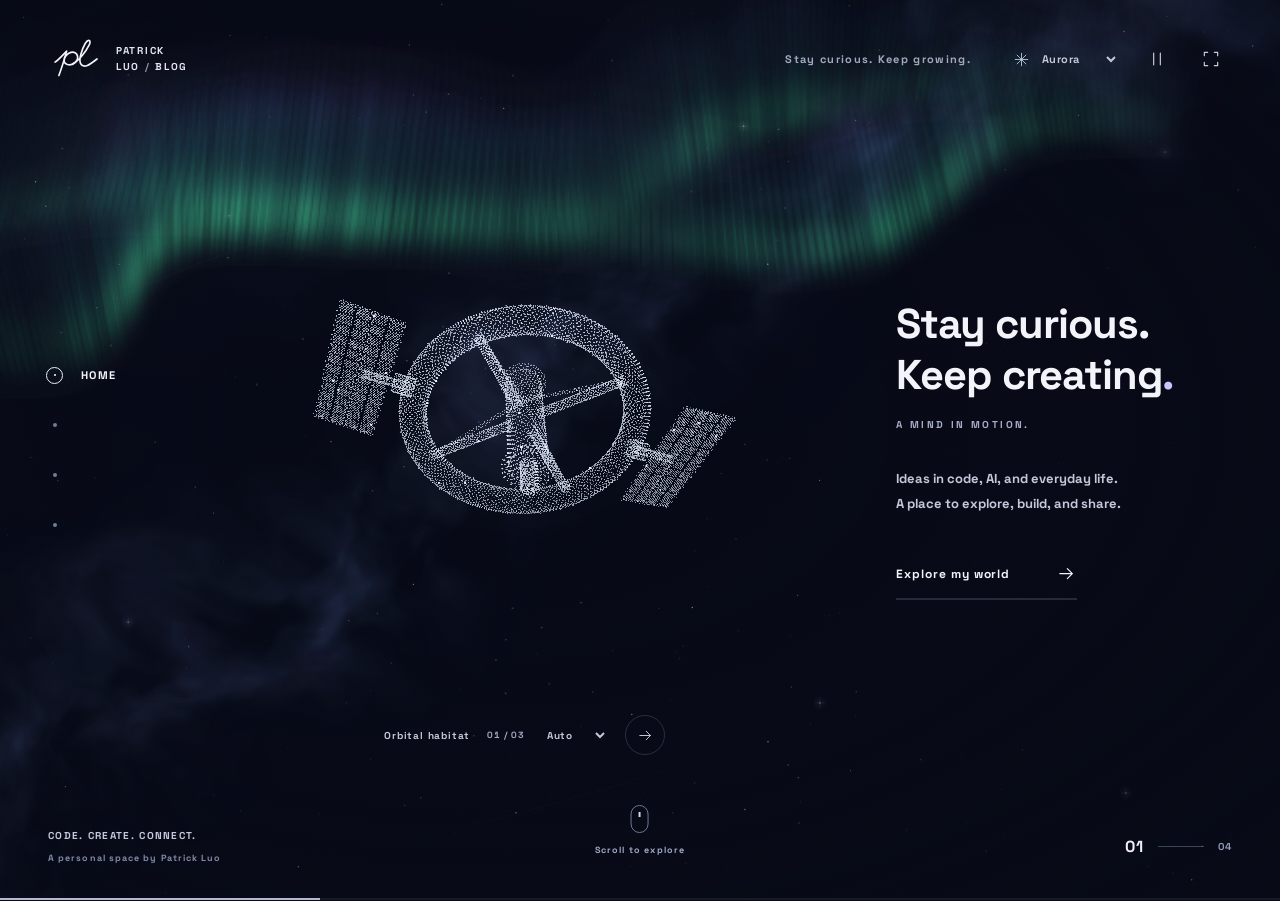
==== previews/qq-inspired/index.html @ 1baf795d "Add full-screen particle blog preview" ====
<!doctype html>
<html lang="en">
<head>
  <meta charset="utf-8">
  <meta name="viewport" content="width=device-width, initial-scale=1">
  <meta name="theme-color" content="#080b17">
  <meta name="description" content="Patrick Luo’s digital space. Notes on code, AI, and turning ideas into things that work.">
  <title>Patrick Luo · Stay curious</title>
  <link rel="icon" href="assets/favicon.svg" type="image/svg+xml">
  <link rel="stylesheet" href="styles.css?v=single-note">
  <script src="aurora.js" defer></script>
  <script src="ambient.js" defer></script>
  <script src="station-forms.js" defer></script>
  <script src="observation-forms.js?v=jupiter-2" defer></script>
  <script src="particles.js?v=jupiter" defer></script>
  <script src="main.js?v=field-notes" defer></script>
</head>
<body class="experience">
  <svg class="symbols" xmlns="http://www.w3.org/2000/svg" aria-hidden="true"><defs>
    <symbol id="arrow" viewBox="0 0 24 24"><path d="M4 12h15m-6-6 6 6-6 6"/></symbol>
    <symbol id="diagonal" viewBox="0 0 24 24"><path d="m6 18 12-12M6 6h12v12"/></symbol>
    <symbol id="pause" viewBox="0 0 24 24"><path d="M8 5v14M16 5v14"/></symbol>
    <symbol id="play" viewBox="0 0 24 24"><path d="m8 5 11 7-11 7Z"/></symbol>
    <symbol id="expand" viewBox="0 0 24 24"><path d="M8 4H4v4m12-4h4v4M4 16v4h4m12-4v4h-4"/></symbol>
    <symbol id="down" viewBox="0 0 24 24"><path d="M12 4v15m-6-6 6 6 6-6"/></symbol>
    <symbol id="spark" viewBox="0 0 24 24"><path d="M12 2v20M2 12h20M5 5l14 14M5 19 19 5"/></symbol>
  </defs></svg>
  <a class="skip-link" href="#chapter-content">Skip to current chapter</a>
  <canvas id="ambient-scene" aria-hidden="true"></canvas>
  <div id="scene-stage" aria-hidden="true"><canvas id="particle-scene"></canvas></div>
  <div class="scene-tools" aria-label="Particle sculpture">
    <span id="form-name">Orbital habitat</span>
    <span id="form-count" aria-label="Form 1 of 3">01 / 03</span>
    <label class="transition-control" title="Choose a particle transition">
      <span class="sr-only">Particle transition</span>
      <select id="transition-mode">
        <option value="auto">Auto</option>
        <option value="fluid">Hex</option>
        <option value="net">Net</option>
        <option value="orbit">Orbit</option>
      </select>
    </label>
    <button id="next-form" type="button" aria-label="Next particle form" title="Next form · changes automatically every minute"><svg class="icon"><use href="#arrow"/></svg></button>
  </div>
  <div class="atmosphere" aria-hidden="true"></div>
  <header class="site-header">
    <a class="brand" href="#home" aria-label="Patrick Luo · Home"><img class="brand-signature" src="assets/pl-signature.svg" width="56" height="44" alt=""><span class="brand-word">PATRICK<br>LUO<span class="brand-slash"> / </span>BLOG</span></a>
    <div class="header-actions">
      <span class="header-note">Stay curious. Keep growing.</span>
      <label class="sky-control" title="Choose a sky atmosphere">
        <svg class="icon" aria-hidden="true"><use href="#spark"/></svg>
        <span class="sr-only">Sky atmosphere</span>
        <select id="sky-mode" aria-label="Sky atmosphere">
          <option value="stars">Stars</option>
          <option value="meteors">Meteors</option>
          <option value="aurora" selected>Aurora</option>
        </select>
      </label>
      <button class="icon-button" id="motion-toggle" type="button" aria-label="Pause animation" aria-pressed="false" title="Pause animation"><svg class="icon"><use href="#pause"/></svg></button>
      <button class="icon-button" id="fullscreen-toggle" type="button" aria-label="Enter fullscreen" title="Enter fullscreen"><svg class="icon"><use href="#expand"/></svg></button>
    </div>
  </header>
  <nav class="chapter-nav" aria-label="Chapter navigation">
    <a href="#home" class="chapter-dot is-active" aria-label="Home" aria-current="page" data-chapter="0"><span class="dot"></span><span class="nav-label">HOME</span></a>
    <a href="#writing" class="chapter-dot" aria-label="Journal" data-chapter="1"><span class="dot"></span><span class="nav-label">JOURNAL</span></a>
    <a href="#projects" class="chapter-dot" aria-label="Projects" data-chapter="2"><span class="dot"></span><span class="nav-label">PROJECTS</span></a>
    <a href="#about" class="chapter-dot" aria-label="About" data-chapter="3"><span class="dot"></span><span class="nav-label">ABOUT</span></a>
  </nav>
  <main id="chapter-content" tabindex="-1">
    <section class="chapter is-active" id="home" aria-labelledby="home-title">
      <div tabindex="0" role="region" class="chapter-copy home-copy" aria-label="Introduction">
        <h1 id="home-title">Stay curious.<br>Keep creating<span class="title-period">.</span></h1>
        <p class="chapter-english">A MIND IN MOTION.</p>
        <p class="intro">Ideas in code, AI, and everyday life.<br>A place to explore, build, and share.</p>
        <a class="line-link" href="#writing">Explore my world <svg class="icon"><use href="#arrow"/></svg></a>
      </div>
      <div class="scene-caption" aria-hidden="true"><span class="caption-line"></span><span>There is more than one shape to an idea.</span></div>
    </section>
    <section class="chapter" id="writing" aria-labelledby="writing-title" hidden>
      <div tabindex="0" role="region" class="chapter-copy journal-copy" aria-label="Journal articles">
        <h2 id="writing-title">Field notes<span class="title-period">.</span></h2>
        <p class="journal-deck">On building, learning, <br>and figuring things out.</p>
        <div class="field-notes">
          <a class="featured-note" href="article.html?post=tablesync-sync" aria-label="Read draft outline: Keeping TableSync in sync.">
            <h3>Keeping TableSync in sync.</h3>
            <p>Rooms, votes, and the decisions behind a shared meal.</p>
            <span class="note-footer"><span>TableSync · Build notes</span><span class="note-action">Read outline<svg class="icon" aria-hidden="true"><use href="#diagonal"/></svg></span></span>
          </a>
          <p class="journal-status">Draft preview · Full article to come.</p>
        </div>
      </div>
      <div class="scene-caption" aria-hidden="true"><span class="caption-line"></span><span>Observe. Question. Make a note.</span></div>
    </section>
    <section class="chapter" id="projects" aria-labelledby="projects-title" hidden>
      <div tabindex="0" role="region" class="chapter-copy projects-copy" aria-label="Project details">
        <h2 id="projects-title">Ideas, <br>made real.</h2>
        <p class="chapter-english">BUILD. LEARN. REPEAT.</p>
        <div class="project-list">
          <details open><summary><span>TableSync<small>Planning × Togetherness</small></span><span class="detail-mark" aria-hidden="true"></span></summary><div class="project-body"><p>Dietary preferences, menu voting, and shared shopping tasks. Less coordination, more time around the table.</p><div class="project-links"><a href="https://table-sync.app/" target="_blank" rel="noopener">table-sync.app<svg class="icon" aria-hidden="true"><use href="#diagonal"/></svg></a><a href="tablesync.html">Explore the architecture<svg class="icon" aria-hidden="true"><use href="#diagonal"/></svg></a></div></div></details>
          <details><summary><span>CaseCraft<small>AI × Legal reasoning</small></span><span class="detail-mark" aria-hidden="true"></span></summary><div class="project-body"><p>A legal reasoning platform for law students, connecting live transcription, role selection, and AI-assisted argument building.</p><a href="../../projects.html#casecraft" target="_blank" rel="noopener">View project<svg class="icon"><use href="#diagonal"/></svg></a></div></details>
          <details><summary><span>GoodHub<small>Community × Volunteering</small></span><span class="detail-mark" aria-hidden="true"></span></summary><div class="project-body"><p>Connecting volunteers with opportunities through event sign-ups, team challenges, and community discussions.</p><a href="../../projects.html#goodhub" target="_blank" rel="noopener">View project<svg class="icon"><use href="#diagonal"/></svg></a></div></details>
        </div>
      </div>
      <div class="scene-caption" aria-hidden="true"><span class="caption-line"></span><span>Every possibility begins with a point.</span></div>
    </section>
    <section class="chapter" id="about" aria-labelledby="about-title" hidden>
      <div tabindex="0" role="region" class="chapter-copy about-copy" aria-label="About Patrick">
        <h2 id="about-title">Always <br>exploring.</h2>
        <p class="chapter-english">ALWAYS A WORK IN PROGRESS.</p>
        <p class="about-intro">Hi, I’m <strong>Patrick Luo.</strong></p>
        <p class="intro">I study computer science and mathematics in New York. I like software, AI, and turning complex problems into useful things.</p>
        <p class="education">Hunter College, CUNY<span>CS + Mathematics · 2027</span></p>
        <a class="line-link" href="mailto:patrick.jf.luo@gmail.com">Let’s make something <svg class="icon"><use href="#diagonal"/></svg></a>
        <div class="social-links"><a href="https://github.com/pljf" target="_blank" rel="noopener">GitHub<svg class="icon"><use href="#diagonal"/></svg></a><a href="https://www.linkedin.com/in/patrick-luo-540394292/" target="_blank" rel="noopener">LinkedIn<svg class="icon"><use href="#diagonal"/></svg></a></div>
      </div>
      <div class="scene-caption" aria-hidden="true"><span class="caption-line"></span><span>Stay connected. Keep looking outward.</span></div>
    </section>
  </main>
  <footer class="site-footer">
    <div class="footer-signature">CODE. CREATE. CONNECT.<span>A personal space by Patrick Luo</span></div>
    <button id="next-chapter" type="button" class="next-chapter"><span class="mouse-mark" aria-hidden="true"><i></i></span><span id="next-label">Scroll to explore</span><svg class="icon"><use href="#down"/></svg></button>
    <div class="chapter-count"><span id="chapter-number">01</span><span class="count-rule"></span><span>04</span></div>
  </footer>
  <div class="chapter-progress" aria-hidden="true"><span id="chapter-progress"></span></div>
  <div id="announcement" class="sr-only" role="status" aria-live="polite"></div>
  <noscript><style>.chapter[hidden]{display:block!important}.chapter{position:relative;min-height:100vh}.chapter-copy{position:relative;left:auto;top:auto;margin:160px 10% 100px}.experience{overflow:auto}.site-footer,.chapter-nav{display:none}</style></noscript>
</body>
</html>
---- previews/qq-inspired/styles.css ----
@font-face{font-family:Space;src:url('assets/space-grotesk.ttf') format('truetype');font-weight:300 700;font-display:swap}
:root{color-scheme:dark;--bg:#080b17;--ink:#f3f4fa;--muted:#a2a9bf;--soft:#c4c8da;--line:#f3f4fa25;--accent:#c9c5ff;--ease:cubic-bezier(.16,1,.3,1);font-family:Space,"PingFang SC","Microsoft YaHei",sans-serif;background:var(--bg);color:var(--ink)}
*{box-sizing:border-box}body{margin:0;font-size:14px;-webkit-font-smoothing:antialiased}.experience{height:100svh;min-height:500px;overflow:hidden}a{color:inherit;text-decoration:none}button{color:inherit;font:inherit;cursor:pointer;background:none;border:0}a,button,summary{touch-action:manipulation;-webkit-tap-highlight-color:transparent}a:focus-visible,button:focus-visible,summary:focus-visible{outline:2px solid var(--accent);outline-offset:6px}::selection{background:#d5d0ff;color:#11152a}*{scrollbar-width:thin;scrollbar-color:#555c79 #0d1120}h1,h2,h3,p{margin:0}svg{display:block}.symbols{position:absolute;width:0;height:0;overflow:hidden}.icon{width:20px;height:20px;fill:none;stroke:currentColor;stroke-width:1.4;stroke-linecap:round;stroke-linejoin:round;flex-shrink:0}.sr-only{position:absolute;width:1px;height:1px;padding:0;overflow:hidden;clip-path:inset(50%);white-space:nowrap}.skip-link{position:fixed;left:25px;top:-80px;padding:14px 20px;background:var(--ink);color:var(--bg);z-index:100}.skip-link:focus{top:15px}
#ambient-scene{position:fixed;inset:0;width:100%;height:100%;z-index:0;pointer-events:none}
#particle-scene{position:fixed;inset:0;width:100%;height:100%;z-index:0;pointer-events:none}.atmosphere{position:fixed;inset:0;pointer-events:none;background:radial-gradient(ellipse at 39% 47%,transparent 15%,#080b1715 52%,#080b1780 100%);z-index:1}.site-header{position:fixed;z-index:10;top:0;left:0;right:0;padding:37px 48px;display:flex;justify-content:space-between;align-items:center;pointer-events:none}.site-header>*{pointer-events:auto}.brand{display:flex;align-items:center;gap:12px;min-height:44px}.brand-signature{display:block;width:56px;height:44px;flex-shrink:0;object-fit:contain}.brand-word{font:10px/1.6 Space,sans-serif;letter-spacing:.17em;color:#e3e5f1}.brand-slash{color:#8b93ad}.header-actions{display:flex;gap:12px;align-items:center}.header-note{margin-right:26px;font-size:11px;letter-spacing:.12em;color:var(--muted)}.icon-button{height:42px;width:42px;display:grid;place-items:center;color:#c8ccde;transition:color .2s,background .2s;border-radius:50%}.icon-button:hover{color:#fff;background:#ffffff0d}.icon-button[aria-pressed=true]{background:#ffffff12;color:var(--accent)}
.chapter-nav{position:fixed;left:46px;top:50%;transform:translateY(-50%);z-index:12;display:grid;gap:12px}.chapter-dot{display:flex;align-items:center;gap:18px;min-height:38px;min-width:130px}.dot{position:relative;display:block;width:17px;height:17px;border:1px solid transparent;border-radius:50%;transition:border-color .4s}.dot:after{content:"";position:absolute;left:50%;top:50%;width:4px;height:4px;margin:-2px;background:#737b97;border-radius:50%;transition:background .3s,transform .3s}.nav-label{font-size:11px;letter-spacing:.13em;color:#929ab2;opacity:0;transform:translateX(-7px);transition:opacity .3s,transform .3s,color .3s}.nav-label small{font:9px Space,sans-serif;margin-left:8px;letter-spacing:.06em}.chapter-dot:hover .nav-label,.chapter-dot:focus-visible .nav-label,.chapter-dot.is-active .nav-label{opacity:1;transform:none}.chapter-dot.is-active .dot{border-color:#eeefff}.chapter-dot.is-active .dot:after{background:white;transform:scale(.5)}.chapter-dot.is-active .nav-label{color:#f5f5fc}
#chapter-content{position:relative;z-index:3;height:100%;outline:0;pointer-events:none}.chapter{position:absolute;inset:0;pointer-events:none}.chapter[hidden]{display:none}.chapter-copy{position:absolute;left:70%;right:6%;top:50%;transform:translateY(-50%);pointer-events:auto;max-height:calc(100svh - 245px);overflow-y:auto;padding:10px 8px 12px 0;scrollbar-gutter:stable}.chapter.is-entering .chapter-copy{animation:chapter-in 1.1s var(--ease) both}.chapter-copy h1,.chapter-copy h2{font-size:clamp(32px,3.25vw,53px);line-height:1.48;letter-spacing:.04em;font-weight:500;text-wrap:balance}.title-period{color:var(--accent)}.chapter-english{font:10px/1.5 Space,sans-serif;letter-spacing:.24em;color:#a8adc8;margin-top:17px}.intro{font-size:13px;line-height:2.25;letter-spacing:.04em;color:var(--soft);margin-top:35px}.line-link{display:inline-flex;align-items:center;justify-content:space-between;gap:46px;border-bottom:1px solid #a7abc266;padding:12px 0 15px;min-height:48px;margin-top:35px;font-size:12px;letter-spacing:.08em;transition:gap .4s,border-color .3s}.line-link:hover{gap:60px;border-color:#f3f4fa}.line-link .icon{width:21px}.scene-caption{position:absolute;left:29%;bottom:19%;color:#929ab6;font-size:10px;letter-spacing:.12em;display:flex;align-items:center;gap:12px}.caption-line{height:1px;width:24px;background:#737eaa}.chapter.is-entering .scene-caption{animation:chapter-in 1.6s var(--ease) both}
.journal-tools{display:flex;align-items:center;justify-content:space-between;border-bottom:1px solid var(--line);margin-top:26px;gap:10px}.filters{display:flex;gap:18px}.filters button{padding:10px 0 13px;color:var(--muted);font-size:11px;position:relative;min-height:44px}.filters button.is-selected{color:#fff}.filters button.is-selected:after{content:"";height:1px;background:var(--accent);position:absolute;bottom:-1px;left:0;right:0}.demo-label{font-size:9px;color:var(--muted);white-space:nowrap;letter-spacing:.06em}.article-row{display:block;padding:19px 0;border-bottom:1px solid var(--line);transition:padding-left .3s}.article-row[hidden]{display:none}.article-row:hover{padding-left:7px}.article-meta{display:block;font-size:10px;color:var(--muted);margin-bottom:10px}.article-title{display:flex;justify-content:space-between;align-items:center;gap:10px;font-size:14px;font-weight:400;line-height:1.65}.article-title .icon{width:16px;height:16px;color:var(--muted)}
.project-list{margin-top:28px;border-top:1px solid var(--line)}.project-list details{border-bottom:1px solid var(--line)}.project-list summary{display:flex;justify-content:space-between;align-items:center;list-style:none;cursor:pointer;padding:16px 0;gap:15px}.project-list summary::-webkit-details-marker{display:none}.project-list summary>span:first-child{display:flex;align-items:center;gap:14px;font-size:19px;font-weight:400}.project-list summary small{font-family:"Microsoft YaHei",sans-serif;font-size:9px;font-weight:400;color:var(--muted)}.detail-mark{width:12px;height:12px;position:relative;flex-shrink:0}.detail-mark:before,.detail-mark:after{content:"";background:#bac0d8;position:absolute;top:5px;left:0;width:12px;height:1px}.detail-mark:after{transform:rotate(90deg)}details[open] .detail-mark:after{transform:rotate(0)}.project-body{padding:0 0 18px}.project-body p{font-size:12px;color:var(--soft);line-height:2}.project-body a{display:inline-flex;gap:10px;align-items:center;min-height:36px;margin-top:9px;font-size:10px;letter-spacing:.07em;color:var(--accent)}.project-body .icon{width:13px;height:13px}.about-intro{margin-top:31px;font-size:15px;line-height:1.8}.about-intro strong{font-weight:500}.about-copy .intro{margin-top:14px}.education{font-size:11px;margin-top:21px;color:#c7ccde;line-height:1.8}.education span{display:block;color:var(--muted);font-size:10px}.about-copy .line-link{margin-top:23px}.social-links{display:flex;gap:23px;margin-top:21px}.social-links a{display:flex;align-items:center;gap:6px;font-size:10px;color:var(--muted);min-height:26px}.social-links a:hover{color:#fff}.social-links .icon{height:12px;width:12px}
.site-footer{position:fixed;left:48px;right:48px;bottom:34px;z-index:8;display:flex;justify-content:space-between;align-items:flex-end;pointer-events:none}.site-footer>*{pointer-events:auto}.footer-signature{font:10px/1.8 Space,sans-serif;letter-spacing:.13em;color:#c5c9db}.footer-signature>span{display:block;font-size:9px;color:#818ba8;letter-spacing:.12em;margin-top:5px}.next-chapter{position:absolute;left:50%;bottom:0;transform:translateX(-50%);display:flex;flex-direction:column;align-items:center;gap:11px;font-size:9px;letter-spacing:.13em;color:#a0a9c6;padding:10px}.next-chapter>.icon{display:none}.mouse-mark{width:18px;height:28px;border:1px solid #6d7797;border-radius:12px;display:block;position:relative}.mouse-mark i{position:absolute;width:2px;height:5px;top:6px;left:7px;background:#d5d9eb;animation:wheel 2.3s ease-in-out infinite}.chapter-count{font:10px Space,sans-serif;letter-spacing:.1em;display:flex;gap:14px;align-items:center;color:#919ab6;min-height:40px}.chapter-count>span:first-child{color:#eff0f9;font-size:16px}.count-rule{height:1px;width:46px;background:#78809980}.chapter-progress{position:fixed;bottom:0;left:0;right:0;height:2px;background:#151b2b;z-index:10}.chapter-progress>span{display:block;height:100%;width:25%;background:#b7b6d5;transition:width 1.2s var(--ease)}
@keyframes chapter-in{from{opacity:.15;filter:blur(7px);translate:0 20px}to{opacity:1;filter:blur(0);translate:0 0}}@keyframes wheel{0%,100%{transform:translateY(0);opacity:.5}45%{transform:translateY(5px);opacity:1}}
/* The reading screen shares the same world, with a quiet typographic column. */
.reading-page{min-height:100svh;background:radial-gradient(ellipse at 12% 12%,#181b36 0,transparent 48%),var(--bg)}.reading-page .site-header{position:absolute}.reader-back{display:inline-flex;align-items:center;gap:10px;min-height:44px;font-size:12px;color:var(--soft)}.reader-back .icon{transform:rotate(180deg);width:18px}.reader-shell{max-width:760px;margin:0 auto;padding:185px 35px 80px}.reader-meta{display:flex;align-items:center;gap:16px;color:var(--muted);font-size:11px;margin-bottom:28px}.reader-meta .demo-label{padding:5px 8px;border:1px solid #68729180}.reader-shell h1{font-size:clamp(30px,4vw,48px);line-height:1.5;font-weight:500;letter-spacing:.015em;text-wrap:balance}.reader-deck{font-size:17px;line-height:1.9;margin-top:25px;color:var(--soft)}.reader-author{display:flex;gap:12px;margin-top:27px;align-items:center;font-size:11px;color:var(--muted);padding-bottom:36px;border-bottom:1px solid var(--line)}.reader-author svg{color:var(--accent);width:16px;height:16px}.article-body{font-size:15px;line-height:2.2;color:#c8cee0}.article-body p{margin-top:24px}.article-body h2{font-size:23px;line-height:1.55;font-weight:500;margin:45px 0 16px;color:var(--ink)}.article-body blockquote{margin:35px 0;padding:25px 0;border-block:1px solid var(--line);font-size:21px;line-height:1.9;color:var(--ink)}.article-body ul{padding-left:22px}.article-body li{padding-left:8px;margin-top:10px}.article-body code{font:13px/1.6 Consolas,monospace;padding:3px 6px;background:#22283b;border-radius:3px;color:#dfdcff}.reader-end{display:flex;justify-content:space-between;align-items:center;border-top:1px solid var(--line);margin-top:55px;padding-top:23px;font-size:11px;color:var(--muted)}.reader-end a{display:flex;align-items:center;gap:10px;min-height:44px}.reader-end .icon{width:17px}.read-progress{position:fixed;left:0;top:0;height:2px;background:var(--accent);width:0;z-index:20}.reader-status{padding:50px 0;color:var(--soft);line-height:2}
@media(min-width:1700px){.chapter-copy{left:69%;right:9%}.chapter-copy h1,.chapter-copy h2{font-size:53px}.intro{font-size:14px}.scene-caption{left:31%}}
@media(max-width:1100px) and (min-width:701px){.site-header{padding:28px 30px}.chapter-nav{left:28px}.chapter-dot{min-width:85px}.nav-label small{display:none}.chapter-copy{left:66%;right:4%}.chapter-copy h1,.chapter-copy h2{font-size:34px}.project-list summary>span:first-child{font-size:17px;gap:10px}.project-list summary small{font-size:8px}.article-title{font-size:12px}.site-footer{left:30px;right:30px}.header-note{display:none}}
@media(max-width:700px){.experience{min-height:560px}.site-header{padding:21px 24px;align-items:flex-start}.brand{gap:10px}.brand-signature{width:48px;height:38px}.brand-word{font-size:8px;letter-spacing:.12em}.header-actions{gap:3px}.header-note{display:none}.icon-button{height:36px;width:36px}.icon-button .icon{height:18px;width:18px}.chapter-nav{left:24px;top:auto;bottom:31px;transform:none;display:flex;gap:10px}.chapter-dot{min-width:26px;min-height:38px;justify-content:center}.nav-label{display:none}.chapter-copy{left:9%;right:9%;top:51%;transform:none;max-height:calc(49svh - 95px);padding:0 4px 10px 0;max-width:none}.chapter-copy h1,.chapter-copy h2{font-size:32px;line-height:1.48;letter-spacing:.06em}.chapter-english{font-size:8px;letter-spacing:.22em;margin-top:12px}.intro{font-size:11px;line-height:2.1;margin-top:20px}.line-link{font-size:11px;margin-top:16px;gap:42px;padding:10px 0;min-height:42px}.scene-caption{left:50%;transform:translateX(-50%);bottom:auto;top:44%;white-space:nowrap;font-size:8px;letter-spacing:.07em;gap:9px}.caption-line{width:17px}.site-footer{left:24px;right:24px;bottom:26px;align-items:center}.footer-signature{display:none}.next-chapter{position:relative;left:auto;transform:none;bottom:auto;margin-left:auto;margin-right:58px;padding:0;width:36px;height:42px;justify-content:center}.next-chapter .mouse-mark,.next-chapter #next-label{display:none}.next-chapter>.icon{display:block;width:18px}.chapter-count{font-size:8px;gap:9px;position:absolute;right:0;pointer-events:none}.chapter-count>span:first-child{font-size:13px}.count-rule{width:15px}.journal-copy{top:46%;max-height:calc(54svh - 91px)}.journal-copy h2,.projects-copy h2,.about-copy h2{font-size:27px;line-height:1.4}.journal-copy h2 br{display:none}.journal-copy .chapter-english{margin-top:10px}.journal-tools{margin-top:13px}.filters{gap:22px}.filters button{font-size:10px;padding-block:9px;min-height:37px}.demo-label{font-size:8px}.article-row{padding:11px 0}.article-meta{font-size:9px;margin-bottom:5px}.article-title{font-size:12px;line-height:1.55}.article-title .icon{width:14px}.projects-copy{top:46%;max-height:calc(54svh - 91px)}.projects-copy h2 br{display:none}.project-list{margin-top:15px}.project-list summary{padding:11px 0}.project-list summary>span:first-child{font-size:17px}.project-list summary small{font-size:8px}.project-body p{font-size:11px;line-height:1.9}.project-body{padding-bottom:8px}.project-body a{margin-top:4px;min-height:29px}.about-copy{top:46%;max-height:calc(54svh - 91px)}.about-copy h2 br{display:none}.about-intro{margin-top:18px;font-size:13px}.about-copy .intro{margin-top:8px;font-size:11px}.about-copy .intro br:last-child{display:none}.education{margin-top:13px;font-size:10px}.education span{font-size:9px}.about-copy .line-link{margin-top:10px}.social-links{margin-top:8px;gap:22px}.social-links a{font-size:9px}.reader-shell{padding:145px 25px 45px}.reading-page .brand-word{display:none}.reader-back{font-size:11px}.reader-meta{font-size:10px;margin-bottom:20px;gap:10px}.reader-shell h1{font-size:30px}.reader-deck{font-size:15px}.article-body{font-size:14px;line-height:2.1}.article-body h2{font-size:22px}.article-body blockquote{font-size:18px}.reader-end{font-size:10px;gap:18px}}
@media(max-height:740px) and (min-width:701px){.site-header{padding-top:22px}.chapter-copy{max-height:calc(100svh - 170px)}.chapter-copy h1,.chapter-copy h2{font-size:35px}.intro{margin-top:23px}.line-link{margin-top:20px}.journal-tools,.project-list{margin-top:18px}.article-row{padding:13px 0}.chapter-english{margin-top:10px}.about-intro{margin-top:18px}.site-footer{bottom:21px}.scene-caption{bottom:13%}}
@media(prefers-reduced-motion:reduce){*,*::before,*::after{animation:none!important;transition:none!important;scroll-behavior:auto!important}}
[hidden]{display:none!important}

/* English copy keeps the established composition, with natural word spacing. */
html[lang="en"] .chapter-copy h1,html[lang="en"] .chapter-copy h2{letter-spacing:-.025em;line-height:1.22}
html[lang="en"] .project-list summary>span:first-child{flex-wrap:wrap;gap:5px 14px}
html[lang="en"] .project-list summary small{font-family:Space,sans-serif;line-height:1.5}
html[lang="en"] .filters{gap:14px}
html[lang="en"] .demo-label{letter-spacing:0}
html[lang="en"] .intro{letter-spacing:0;line-height:1.9}
@media(max-width:700px){html[lang="en"] .scene-caption{font-size:8px;letter-spacing:0}html[lang="en"] .journal-copy h2,html[lang="en"] .projects-copy h2,html[lang="en"] .about-copy h2{font-size:29px}html[lang="en"] .project-list summary small{font-size:9px}}

/* Foreground sculpture and reading copy have separate, non-overlapping bounds. */
.experience{min-height:0;--scene-left:16vw;--scene-top:14svh;--scene-width:50vw;--scene-height:65svh;--turn-offset:18px}
#scene-stage{position:fixed;left:var(--scene-left);top:var(--scene-top);width:var(--scene-width);height:var(--scene-height);overflow:hidden;contain:layout paint;pointer-events:none;z-index:2}
#scene-stage #particle-scene{position:absolute;inset:0;width:100%;height:100%;display:block}
.scene-tools{position:fixed;left:var(--scene-left);top:calc(var(--scene-top) + var(--scene-height) + 4px);width:var(--scene-width);height:40px;display:flex;justify-content:center;align-items:center;gap:17px;z-index:4;color:var(--muted);font-size:10px;letter-spacing:.08em}
#form-name{min-width:0;overflow:hidden;text-overflow:ellipsis;white-space:nowrap;color:var(--soft);transition:opacity .2s}
#form-count{flex-shrink:0;font-size:9px;font-variant-numeric:tabular-nums;letter-spacing:.1em}
.transition-control{display:flex;flex-shrink:0;align-items:center;height:40px}
.transition-control select{width:67px;min-height:40px;padding:0 2px;border:0;border-radius:0;background:transparent;color:var(--soft);font:10px Space,sans-serif;letter-spacing:.04em;cursor:pointer}
.transition-control select option{background:#101626;color:var(--ink)}
.transition-control select:focus-visible{outline:2px solid var(--accent);outline-offset:3px}
#next-form{display:grid;flex-shrink:0;place-items:center;width:40px;height:40px;border:1px solid #9aa5c53b;border-radius:50%;color:var(--soft);transition:color .2s,border-color .2s,background .2s}
#next-form .icon{width:17px;height:17px;transition:transform .25s var(--ease)}
#next-form:hover{color:var(--ink);border-color:#c9c5ff80;background:#c9c5ff0a}
#next-form:hover .icon{transform:translateX(2px)}
.experience[data-form-transition="true"] #form-name{opacity:.45}
.experience .scene-caption{display:none}
.chapter-copy{overscroll-behavior:contain;scroll-padding:12px;outline-offset:5px}
.chapter-copy:focus-visible{outline:1px solid #c9c5ff80}
.chapter.is-entering .chapter-copy{animation:chapter-arrive .82s var(--ease) both}
.chapter.is-leaving .chapter-copy{animation:chapter-depart .24s ease-in both;pointer-events:none}
.experience[data-turn-direction="backward"]{--turn-offset:-18px}
.experience[data-motion-paused="true"] .mouse-mark i{animation-play-state:paused}
@keyframes chapter-arrive{from{opacity:0;translate:0 var(--turn-offset);filter:blur(2px)}to{opacity:1;translate:0 0;filter:blur(0)}}
@keyframes chapter-depart{from{opacity:1;translate:0 0}to{opacity:0;translate:0 calc(var(--turn-offset) * -1)}}
@media(min-width:1001px) and (max-height:650px){.experience{--scene-top:16svh;--scene-height:61svh}.scene-tools{top:calc(var(--scene-top) + var(--scene-height))}}
@media(max-width:1000px){
  .experience{--scene-left:24px;--scene-top:84px;--scene-width:calc(100vw - 48px);--scene-height:clamp(130px,30svh,330px)}
  .experience .site-header{padding:19px 24px;align-items:flex-start}
  .experience .brand{gap:10px}.experience .brand-signature{width:48px;height:38px}.experience .brand-word{font-size:8px;letter-spacing:.12em}
  .experience .header-actions{gap:3px}.experience .header-note{display:none}.experience .icon-button{height:40px;width:40px}
  .experience .chapter-nav{left:24px;top:auto;bottom:22px;transform:none;display:flex;gap:5px}
  .experience .chapter-dot{min-width:34px;min-height:44px;justify-content:center}.experience .nav-label{display:none}
  .experience .chapter-copy{left:max(8%,calc(50% - 300px));right:max(8%,calc(50% - 300px));top:calc(var(--scene-top) + var(--scene-height) + 58px);bottom:86px;max-height:none;max-width:none;transform:none;padding:0 5px 12px 0}
  .experience .chapter-copy h1,.experience .chapter-copy h2{font-size:34px}
  .experience .journal-copy h2 br,.experience .projects-copy h2 br,.experience .about-copy h2 br{display:none}
  .experience .chapter-english{font-size:9px;margin-top:12px;letter-spacing:.2em}
  .experience .intro{font-size:13px;line-height:1.9;margin-top:21px}
  .experience .line-link{font-size:12px;min-height:44px;margin-top:18px;padding:10px 0}
  .experience .journal-tools{margin-top:18px}.experience .filters button{min-height:40px}
  .experience .article-row{padding:13px 0}.experience .article-meta{font-size:10px;margin-bottom:6px}.experience .article-title{font-size:13px}
  .experience .project-list{margin-top:18px}.experience .project-list summary{padding:13px 0;min-height:44px}.experience .project-body p{font-size:12px;line-height:1.8}.experience .project-body a{min-height:40px}
  .experience .about-intro{font-size:14px;margin-top:20px}.experience .about-copy .intro{margin-top:10px}.experience .education{font-size:11px;margin-top:16px}.experience .education span{font-size:10px}
  .experience .about-copy .line-link{margin-top:12px}.experience .social-links{margin-top:10px}.experience .social-links a{min-height:36px;font-size:10px}
  .experience .site-footer{left:24px;right:24px;bottom:22px;align-items:center}.experience .footer-signature{display:none}
  .experience .next-chapter{position:relative;left:auto;bottom:auto;transform:none;margin-left:auto;margin-right:62px;padding:0;width:44px;height:44px;justify-content:center}
  .experience .next-chapter .mouse-mark,.experience .next-chapter #next-label{display:none}.experience .next-chapter>.icon{display:block;width:18px}
  .experience .chapter-count{position:absolute;right:0;font-size:9px;gap:9px;pointer-events:none}.experience .chapter-count>span:first-child{font-size:14px}.experience .count-rule{width:15px}
}
@media(max-width:450px){.experience .chapter-copy h1{font-size:33px}.experience .chapter-copy h2{font-size:29px}.scene-tools{gap:10px;font-size:9px}.transition-control select{width:59px;font-size:9px}.experience .chapter-copy{left:8%;right:7%}}
@media(max-width:1000px) and (min-width:600px) and (max-height:600px){
  .experience{--scene-left:4vw;--scene-width:43vw;--scene-top:83px;--scene-height:calc(100svh - 198px)}
  .experience .chapter-copy{left:54%;right:5%;top:96px;bottom:80px}
  .experience .chapter-copy h1,.experience .chapter-copy h2{font-size:29px}
  .experience .chapter-english{margin-top:9px}.experience .intro{margin-top:16px}.experience .line-link{margin-top:14px}
  .experience .scene-tools{top:calc(var(--scene-top) + var(--scene-height))}
}
@media(max-width:599px) and (max-height:650px){.experience{--scene-top:78px;--scene-height:24svh}.experience .chapter-copy{top:calc(var(--scene-top) + var(--scene-height) + 54px);bottom:76px}.experience .site-footer{bottom:16px}.experience .chapter-nav{bottom:16px}}

/* A small sky selector keeps the new atmosphere easy to compare. */
.sky-control{display:flex;align-items:center;gap:7px;color:var(--soft);min-height:42px;padding-inline:5px;cursor:pointer}
.sky-control>.icon{width:15px;height:15px;color:#b9cddd}
.sky-control select{color:var(--soft);font:11px Space,sans-serif;letter-spacing:.04em;min-height:40px;width:83px;border:0;background:transparent;cursor:pointer;border-radius:0;padding:0 2px}
.sky-control select option{background:#101626;color:var(--ink)}
.sky-control select:focus-visible{outline:2px solid var(--accent);outline-offset:3px}
@media(max-width:1000px){.sky-control{gap:4px;padding-inline:0}.sky-control>.icon{width:13px;height:13px}.sky-control select{font-size:10px;width:73px}.experience .header-actions{gap:5px}}
@media(max-width:380px){.experience .brand-word{display:none}}
.project-links{display:flex;align-items:center;flex-wrap:wrap;column-gap:24px}

/* Field Notes: one lead story, with space for later notes. */
.journal-deck{font-size:14px;line-height:1.7;color:var(--soft);margin-top:14px}
.field-notes{margin-top:28px}
.featured-note{display:block;border-block:1px solid var(--line);padding:24px 0;color:var(--ink)}
.featured-note h3{font-size:clamp(23px,1.9vw,29px);font-weight:500;line-height:1.28;letter-spacing:-.025em;text-wrap:balance}
.featured-note>p{font-size:12px;line-height:1.8;color:var(--soft);margin-top:12px;max-width:38ch}
.note-footer{display:flex;flex-wrap:wrap;align-items:center;justify-content:space-between;gap:8px 16px;margin-top:20px;font-size:10px;line-height:1.6;color:var(--muted)}
.note-action{display:flex;align-items:center;gap:8px;color:var(--accent)}
.note-action .icon,.note-row>.icon{width:15px;height:15px;flex-shrink:0;transition:translate .25s var(--ease)}
.featured-note:hover .note-action .icon,.note-row:hover>.icon{translate:2px -2px}
.featured-note:hover h3,.note-row:hover h3{color:var(--accent)}
.note-row{display:flex;align-items:center;justify-content:space-between;gap:20px;min-height:76px;padding:16px 0;border-bottom:1px solid var(--line)}
.note-row h3{font-size:14px;line-height:1.5;font-weight:400;letter-spacing:-.01em}
.note-meta{display:block;font-size:10px;line-height:1.5;color:var(--muted);margin-top:4px}
.note-row>.icon{color:var(--muted)}
.journal-status{font-size:10px;line-height:1.6;color:var(--muted);margin-top:16px}
.reading-page::before{content:"";position:fixed;inset:0;pointer-events:none;background:url('assets/reading-stars.svg') center top / cover;opacity:.45}
.reading-page .reader-shell{position:relative}
.reading-page .reader-shell h1{letter-spacing:-.025em;line-height:1.22}
.reader-end>a{min-width:0}.reader-end>#next-article{max-width:60%;text-align:right;justify-content:flex-end}
.reader-end .icon{flex-shrink:0}
@media(max-width:1000px){
  .journal-deck{font-size:13px;line-height:1.65;margin-top:10px}
  .field-notes{margin-top:20px}
  .featured-note{padding:20px 0}.featured-note h3{font-size:24px}
  .featured-note>p{margin-top:8px;font-size:12px}
  .note-footer{margin-top:14px}.note-row{min-height:68px;padding:12px 0}
  .journal-status{margin-top:12px}
}
@media(max-width:600px){
  .experience[data-chapter="1"]{--scene-height:clamp(130px,23svh,230px)}
  .featured-note{padding:16px 0}.featured-note h3{font-size:22px}
  .field-notes{margin-top:16px}.note-row{min-height:64px;padding:11px 0}
  .note-row h3{font-size:13px}.note-footer{font-size:9px;gap:8px 12px}
  .journal-deck br{display:none}.journal-deck{max-width:30ch}
}
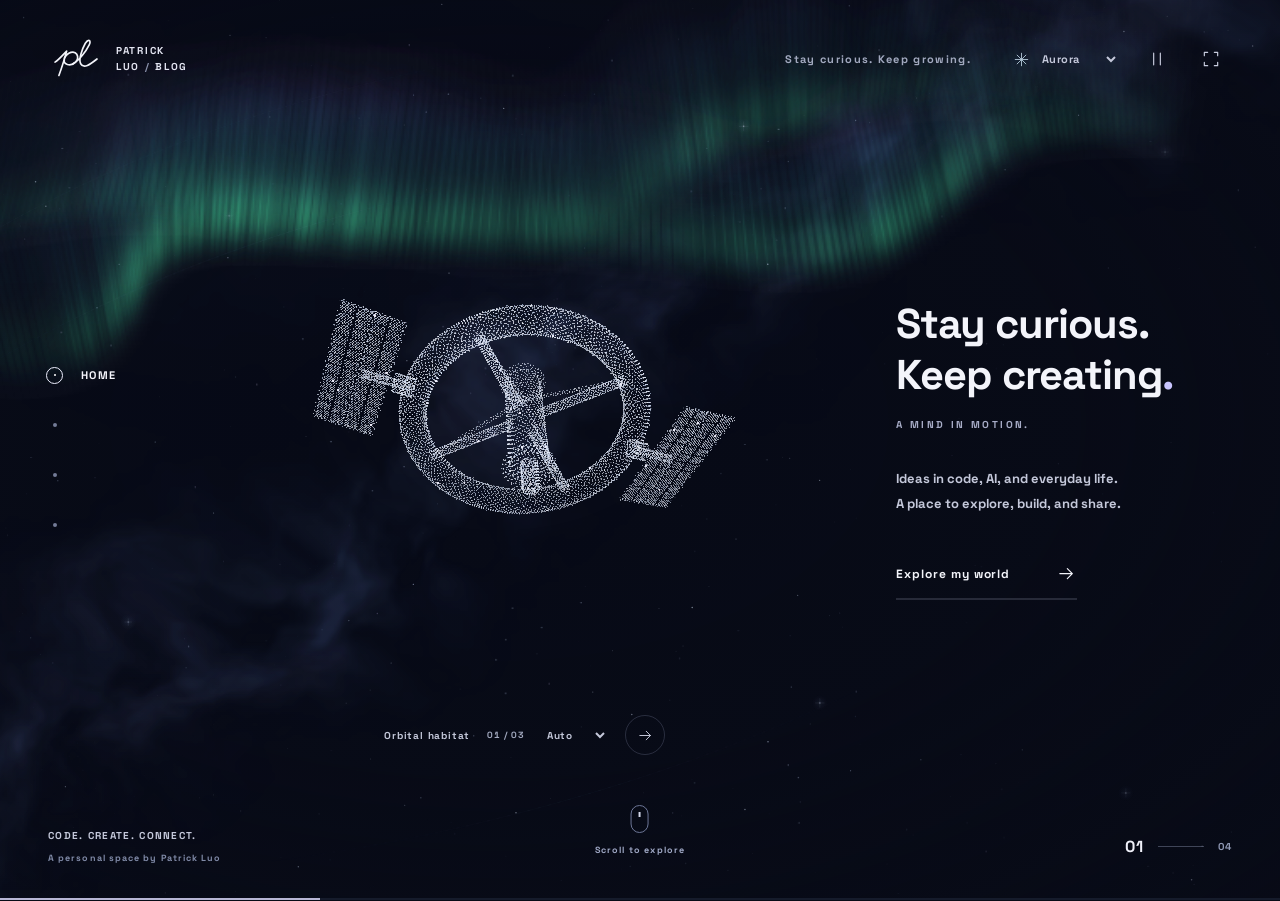
==== commit 0c014c1d: "Simplify CaseCraft and GoodHub project introductions" ====
--- a/previews/qq-inspired/index.html
+++ b/previews/qq-inspired/index.html
@@ -97,8 +97,8 @@
         <p class="chapter-english">BUILD. LEARN. REPEAT.</p>
         <div class="project-list">
           <details open><summary><span>TableSync<small>Planning × Togetherness</small></span><span class="detail-mark" aria-hidden="true"></span></summary><div class="project-body"><p>Dietary preferences, menu voting, and shared shopping tasks. Less coordination, more time around the table.</p><div class="project-links"><a href="https://table-sync.app/" target="_blank" rel="noopener">table-sync.app<svg class="icon" aria-hidden="true"><use href="#diagonal"/></svg></a><a href="tablesync.html">Explore the architecture<svg class="icon" aria-hidden="true"><use href="#diagonal"/></svg></a></div></div></details>
-          <details><summary><span>CaseCraft<small>AI × Legal reasoning</small></span><span class="detail-mark" aria-hidden="true"></span></summary><div class="project-body"><p>A legal reasoning platform for law students, connecting live transcription, role selection, and AI-assisted argument building.</p><a href="../../projects.html#casecraft" target="_blank" rel="noopener">View project<svg class="icon"><use href="#diagonal"/></svg></a></div></details>
-          <details><summary><span>GoodHub<small>Community × Volunteering</small></span><span class="detail-mark" aria-hidden="true"></span></summary><div class="project-body"><p>Connecting volunteers with opportunities through event sign-ups, team challenges, and community discussions.</p><a href="../../projects.html#goodhub" target="_blank" rel="noopener">View project<svg class="icon"><use href="#diagonal"/></svg></a></div></details>
+          <details><summary><span>CaseCraft<small>AI × Legal reasoning</small></span><span class="detail-mark" aria-hidden="true"></span></summary><div class="project-body"><p>A legal reasoning platform for law students, connecting live transcription, role selection, and AI-assisted argument building.</p><a href="casecraft.html">View project<svg class="icon"><use href="#diagonal"/></svg></a></div></details>
+          <details><summary><span>GoodHub<small>Community × Volunteering</small></span><span class="detail-mark" aria-hidden="true"></span></summary><div class="project-body"><p>Connecting volunteers with opportunities through event sign-ups, team challenges, and community discussions.</p><a href="goodhub.html">View project<svg class="icon"><use href="#diagonal"/></svg></a></div></details>
         </div>
       </div>
       <div class="scene-caption" aria-hidden="true"><span class="caption-line"></span><span>Every possibility begins with a point.</span></div>
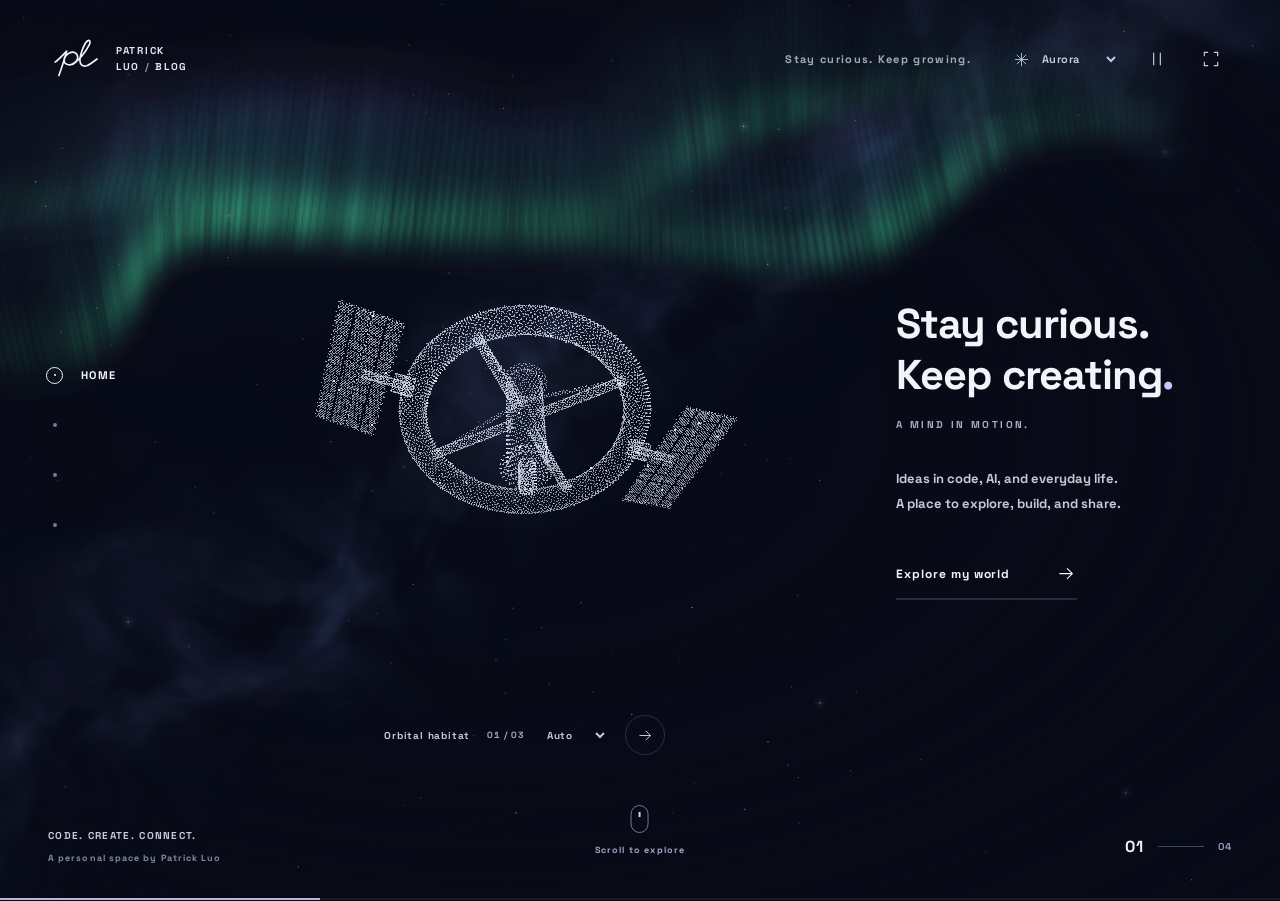
==== commit 66319803: "Keep project descriptions inline and use signature favicon" ====
--- a/previews/qq-inspired/index.html
+++ b/previews/qq-inspired/index.html
@@ -6,7 +6,7 @@
   <meta name="theme-color" content="#080b17">
   <meta name="description" content="Patrick Luo’s digital space. Notes on code, AI, and turning ideas into things that work.">
   <title>Patrick Luo · Stay curious</title>
-  <link rel="icon" href="assets/favicon.svg" type="image/svg+xml">
+  <link rel="icon" href="assets/favicon.svg?v=pl-signature" type="image/svg+xml" sizes="any">
   <link rel="stylesheet" href="styles.css?v=single-note">
   <script src="aurora.js" defer></script>
   <script src="ambient.js" defer></script>
@@ -97,8 +97,8 @@
         <p class="chapter-english">BUILD. LEARN. REPEAT.</p>
         <div class="project-list">
           <details open><summary><span>TableSync<small>Planning × Togetherness</small></span><span class="detail-mark" aria-hidden="true"></span></summary><div class="project-body"><p>Dietary preferences, menu voting, and shared shopping tasks. Less coordination, more time around the table.</p><div class="project-links"><a href="https://table-sync.app/" target="_blank" rel="noopener">table-sync.app<svg class="icon" aria-hidden="true"><use href="#diagonal"/></svg></a><a href="tablesync.html">Explore the architecture<svg class="icon" aria-hidden="true"><use href="#diagonal"/></svg></a></div></div></details>
-          <details><summary><span>CaseCraft<small>AI × Legal reasoning</small></span><span class="detail-mark" aria-hidden="true"></span></summary><div class="project-body"><p>A legal reasoning platform for law students, connecting live transcription, role selection, and AI-assisted argument building.</p><a href="casecraft.html">View project<svg class="icon"><use href="#diagonal"/></svg></a></div></details>
-          <details><summary><span>GoodHub<small>Community × Volunteering</small></span><span class="detail-mark" aria-hidden="true"></span></summary><div class="project-body"><p>Connecting volunteers with opportunities through event sign-ups, team challenges, and community discussions.</p><a href="goodhub.html">View project<svg class="icon"><use href="#diagonal"/></svg></a></div></details>
+          <details><summary><span>CaseCraft<small>AI × Legal reasoning</small></span><span class="detail-mark" aria-hidden="true"></span></summary><div class="project-body"><p>A legal reasoning platform for law students, connecting live transcription, role selection, and AI-assisted argument building.</p></div></details>
+          <details><summary><span>GoodHub<small>Community × Volunteering</small></span><span class="detail-mark" aria-hidden="true"></span></summary><div class="project-body"><p>Connecting volunteers with opportunities through event sign-ups, team challenges, and community discussions.</p></div></details>
         </div>
       </div>
       <div class="scene-caption" aria-hidden="true"><span class="caption-line"></span><span>Every possibility begins with a point.</span></div>
